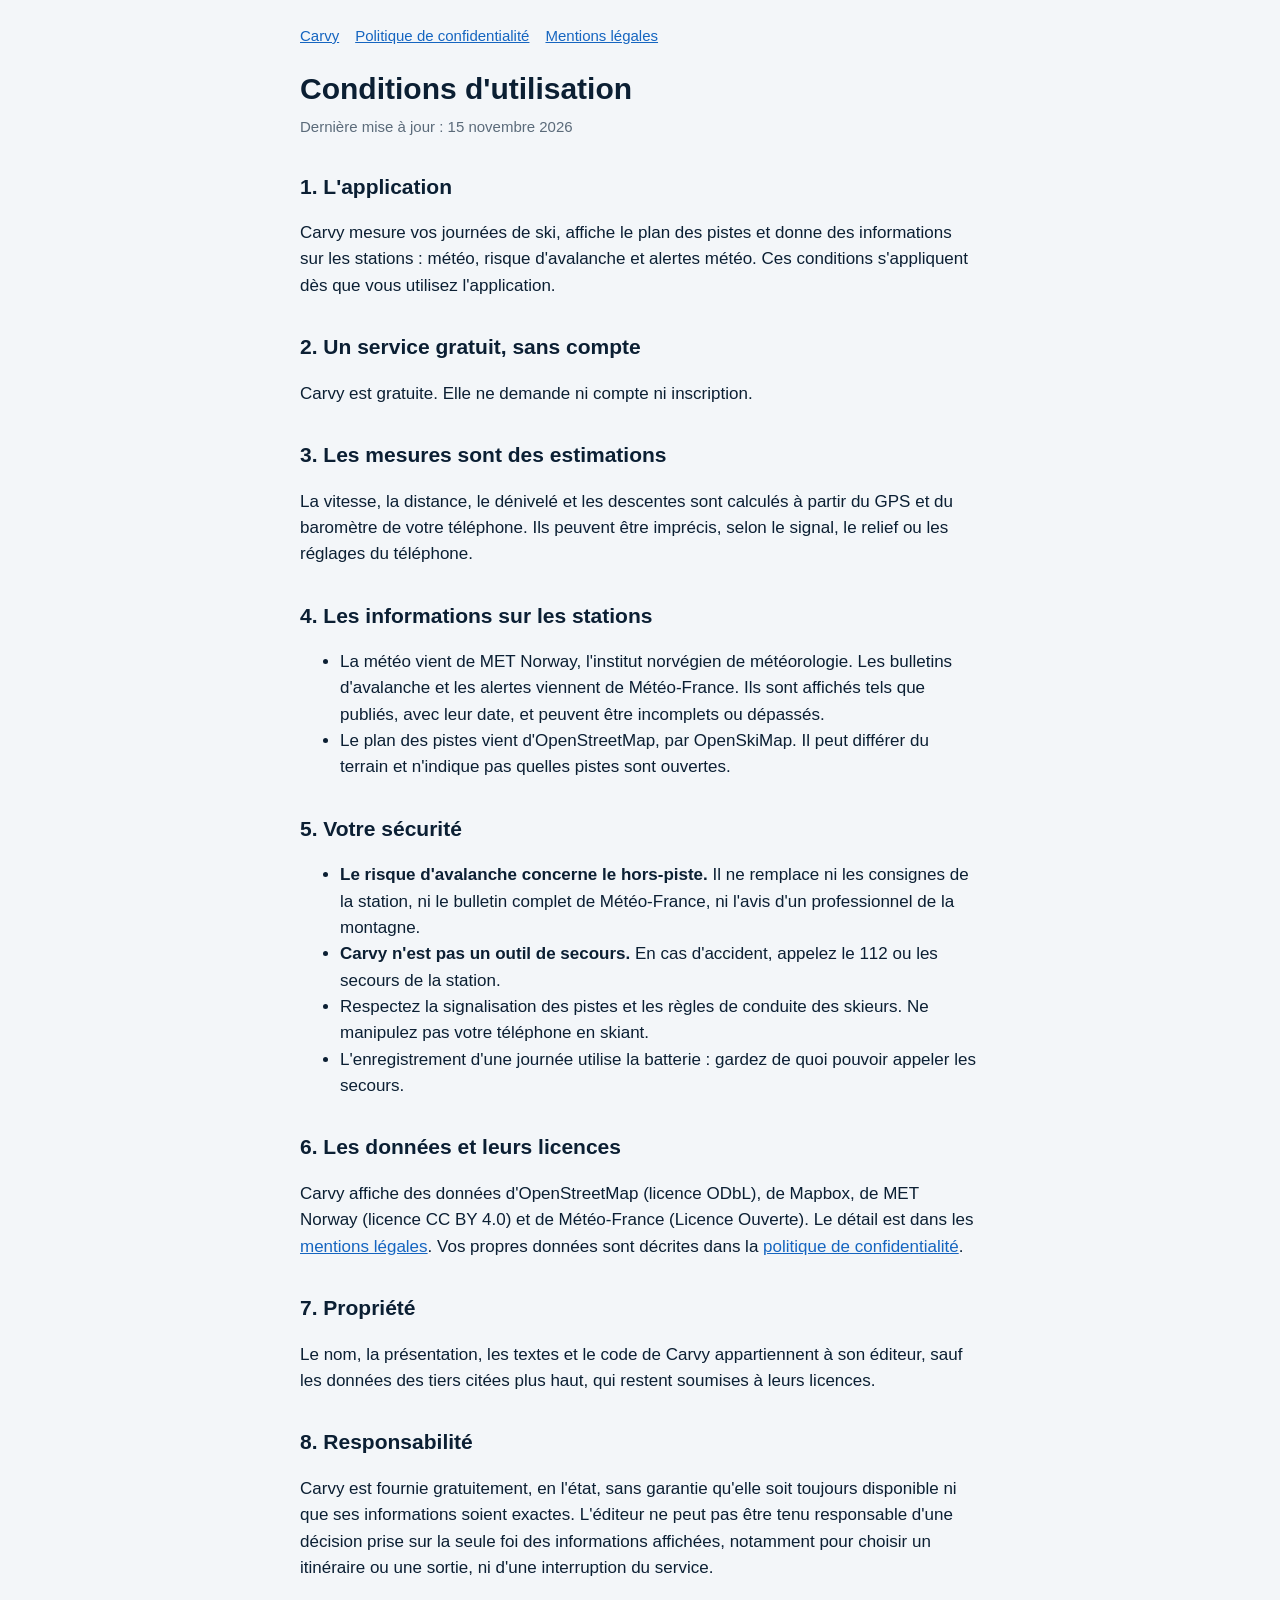
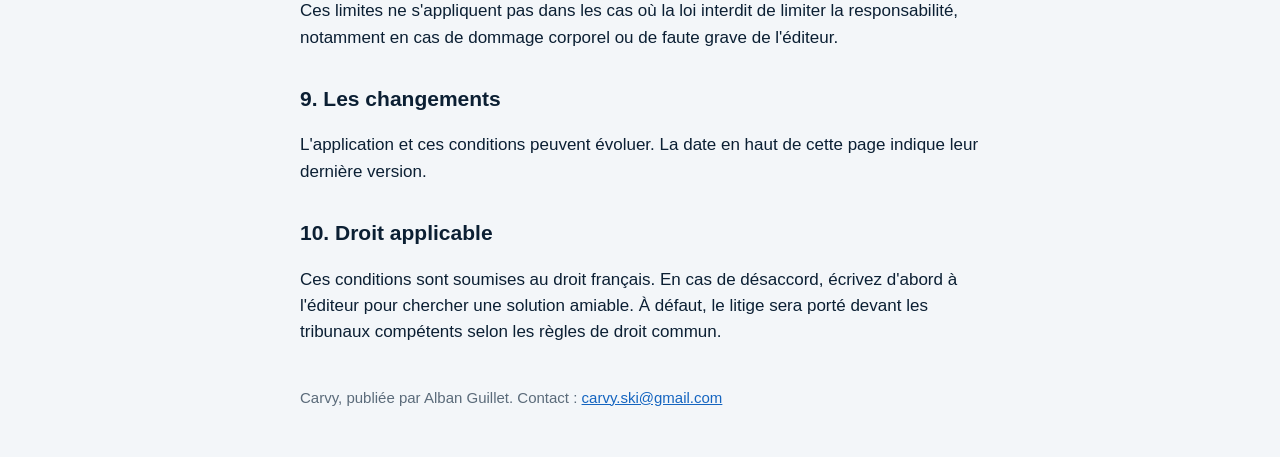
==== conditions.html @ bb75d567 "Add files via upload" ====
<!doctype html>
<html lang="fr">
<head>
  <meta charset="utf-8">
  <meta name="viewport" content="width=device-width, initial-scale=1">
  <title>Conditions d'utilisation de Carvy</title>
  <meta name="description" content="Les conditions d'utilisation de l'application Carvy.">
  <link rel="stylesheet" href="style.css">
</head>
<body>
<main>
  <nav>
    <a href="index.html">Carvy</a>
    <a href="confidentialite.html">Politique de confidentialité</a>
    <a href="mentions-legales.html">Mentions légales</a>
  </nav>

  <h1>Conditions d'utilisation</h1>
  <p class="updated">Dernière mise à jour : 15 novembre 2026</p>

  <h2>1. L'application</h2>
  <p>Carvy mesure vos journées de ski, affiche le plan des pistes et donne des informations sur les stations : météo, risque d'avalanche et alertes météo. Ces conditions s'appliquent dès que vous utilisez l'application.</p>

  <h2>2. Un service gratuit, sans compte</h2>
  <p>Carvy est gratuite. Elle ne demande ni compte ni inscription.</p>

  <h2>3. Les mesures sont des estimations</h2>
  <p>La vitesse, la distance, le dénivelé et les descentes sont calculés à partir du GPS et du baromètre de votre téléphone. Ils peuvent être imprécis, selon le signal, le relief ou les réglages du téléphone.</p>

  <h2>4. Les informations sur les stations</h2>
  <ul>
    <li>La météo vient de MET Norway, l'institut norvégien de météorologie. Les bulletins d'avalanche et les alertes viennent de Météo-France. Ils sont affichés tels que publiés, avec leur date, et peuvent être incomplets ou dépassés.</li>
    <li>Le plan des pistes vient d'OpenStreetMap, par OpenSkiMap. Il peut différer du terrain et n'indique pas quelles pistes sont ouvertes.</li>
  </ul>

  <h2>5. Votre sécurité</h2>
  <ul>
    <li><strong>Le risque d'avalanche concerne le hors-piste.</strong> Il ne remplace ni les consignes de la station, ni le bulletin complet de Météo-France, ni l'avis d'un professionnel de la montagne.</li>
    <li><strong>Carvy n'est pas un outil de secours.</strong> En cas d'accident, appelez le 112 ou les secours de la station.</li>
    <li>Respectez la signalisation des pistes et les règles de conduite des skieurs. Ne manipulez pas votre téléphone en skiant.</li>
    <li>L'enregistrement d'une journée utilise la batterie : gardez de quoi pouvoir appeler les secours.</li>
  </ul>

  <h2>6. Les données et leurs licences</h2>
  <p>Carvy affiche des données d'OpenStreetMap (licence ODbL), de Mapbox, de MET Norway (licence CC BY 4.0) et de Météo-France (Licence Ouverte). Le détail est dans les <a href="mentions-legales.html">mentions légales</a>. Vos propres données sont décrites dans la <a href="confidentialite.html">politique de confidentialité</a>.</p>

  <h2>7. Propriété</h2>
  <p>Le nom, la présentation, les textes et le code de Carvy appartiennent à son éditeur, sauf les données des tiers citées plus haut, qui restent soumises à leurs licences.</p>

  <h2>8. Responsabilité</h2>
  <p>Carvy est fournie gratuitement, en l'état, sans garantie qu'elle soit toujours disponible ni que ses informations soient exactes. L'éditeur ne peut pas être tenu responsable d'une décision prise sur la seule foi des informations affichées, notamment pour choisir un itinéraire ou une sortie, ni d'une interruption du service.</p>
  <p>Ces limites ne s'appliquent pas dans les cas où la loi interdit de limiter la responsabilité, notamment en cas de dommage corporel ou de faute grave de l'éditeur.</p>

  <h2>9. Les changements</h2>
  <p>L'application et ces conditions peuvent évoluer. La date en haut de cette page indique leur dernière version.</p>

  <h2>10. Droit applicable</h2>
  <p>Ces conditions sont soumises au droit français. En cas de désaccord, écrivez d'abord à l'éditeur pour chercher une solution amiable. À défaut, le litige sera porté devant les tribunaux compétents selon les règles de droit commun.</p>

  <footer>Carvy, publiée par Alban Guillet. Contact : <a href="mailto:carvy.ski@gmail.com">carvy.ski@gmail.com</a></footer>
</main>
</body>
</html>
---- style.css ----
/* Le site légal de Carvy : sans police externe, sans script, lisible sur téléphone. */
:root {
  --text: #0b1f33;
  --muted: #5b6b7a;
  --accent: #1565c0;
  --background: #f3f6f9;
  --card: #ffffff;
  --border: #dde4ea;
}

* {
  box-sizing: border-box;
}

html {
  -webkit-text-size-adjust: 100%;
}

body {
  margin: 0;
  background: var(--background);
  color: var(--text);
  font-family: -apple-system, BlinkMacSystemFont, "Segoe UI", Roboto, "Helvetica Neue", Arial, sans-serif;
  font-size: 17px;
  line-height: 1.55;
}

main {
  max-width: 720px;
  margin: 0 auto;
  padding: 24px 20px 48px;
}

nav {
  display: flex;
  flex-wrap: wrap;
  gap: 8px 16px;
  margin-bottom: 24px;
  font-size: 15px;
}

a {
  color: var(--accent);
}

h1 {
  font-size: 30px;
  line-height: 1.2;
  margin: 0 0 8px;
}

h2 {
  font-size: 21px;
  margin: 32px 0 8px;
}

h3 {
  font-size: 17px;
  margin: 0 0 4px;
}

.updated {
  color: var(--muted);
  font-size: 15px;
  margin: 0 0 24px;
}

.lead {
  font-size: 19px;
}

.item {
  background: var(--card);
  border: 1px solid var(--border);
  border-radius: 14px;
  padding: 14px 16px;
  margin: 12px 0;
}

.item p {
  margin: 4px 0;
}

.label {
  color: var(--muted);
}

.note {
  background: var(--card);
  border-left: 4px solid var(--accent);
  padding: 12px 16px;
  border-radius: 6px;
}

footer {
  margin-top: 40px;
  color: var(--muted);
  font-size: 15px;
}
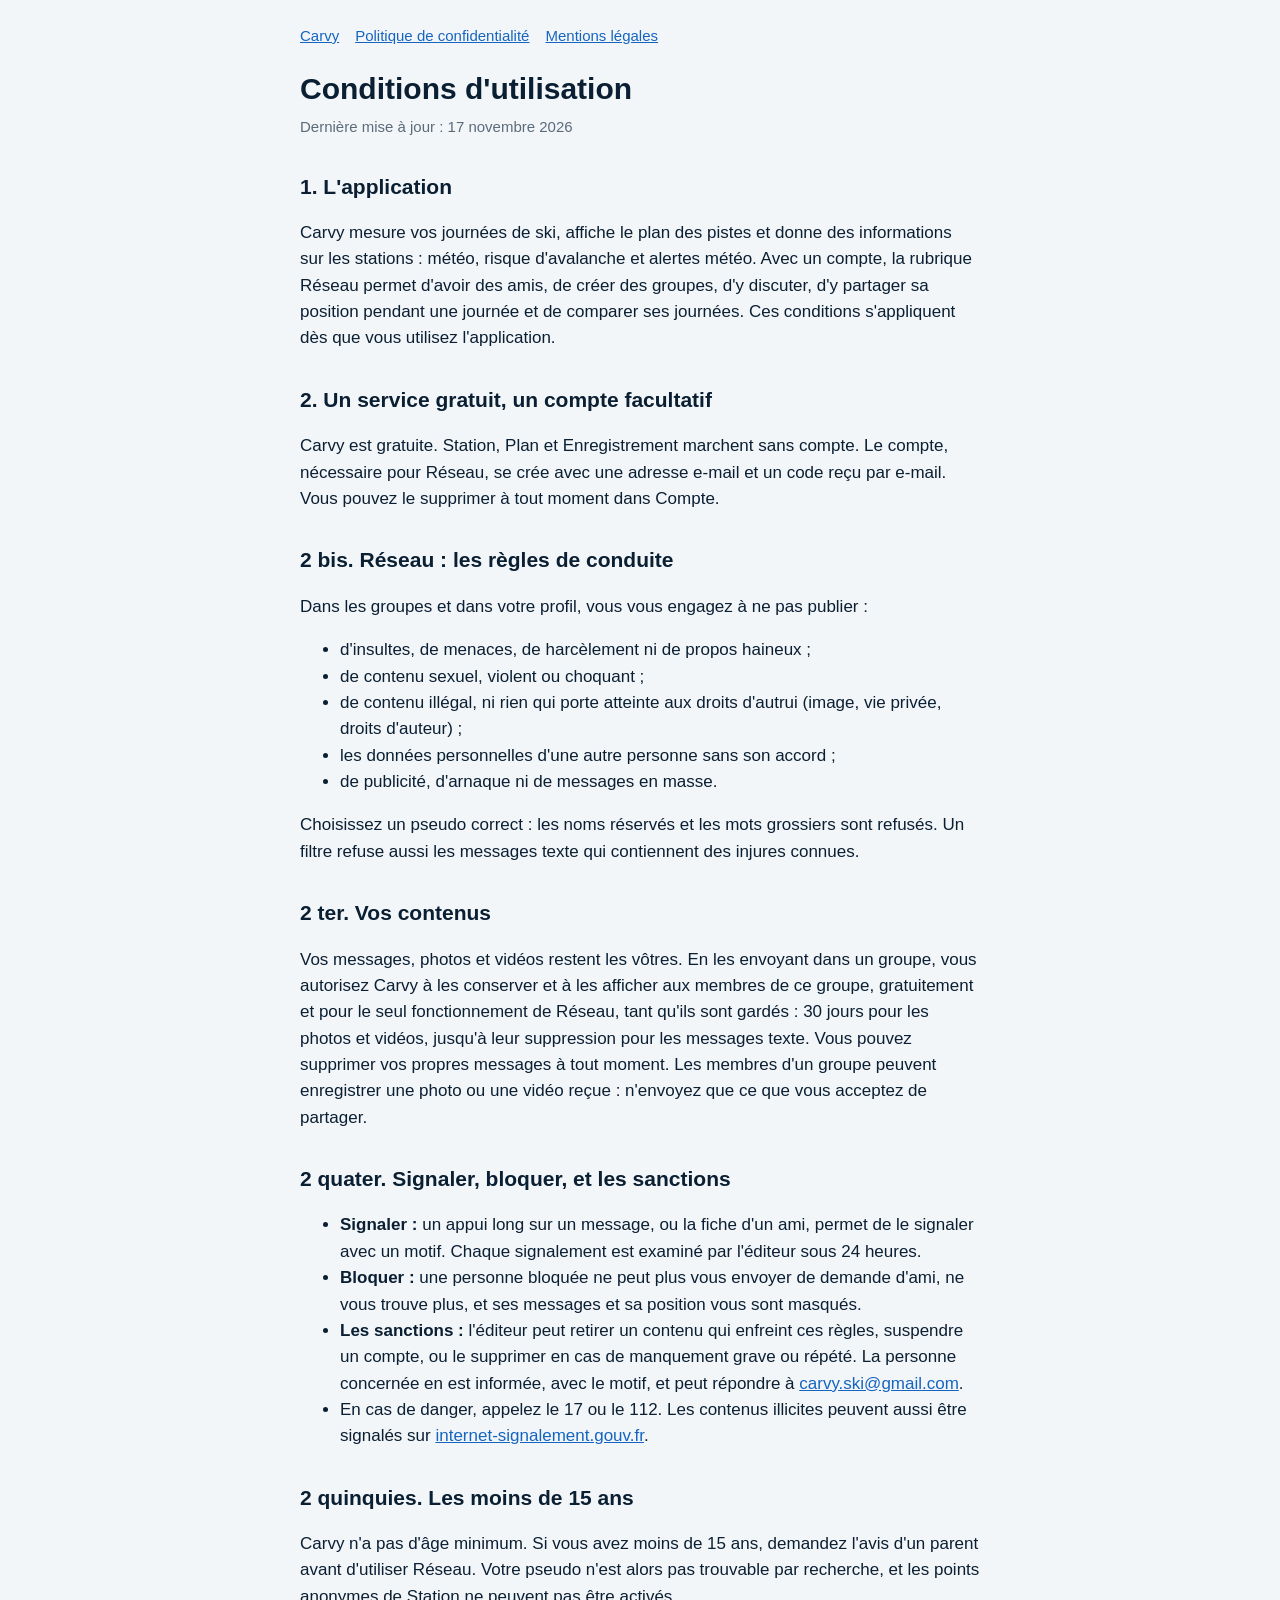
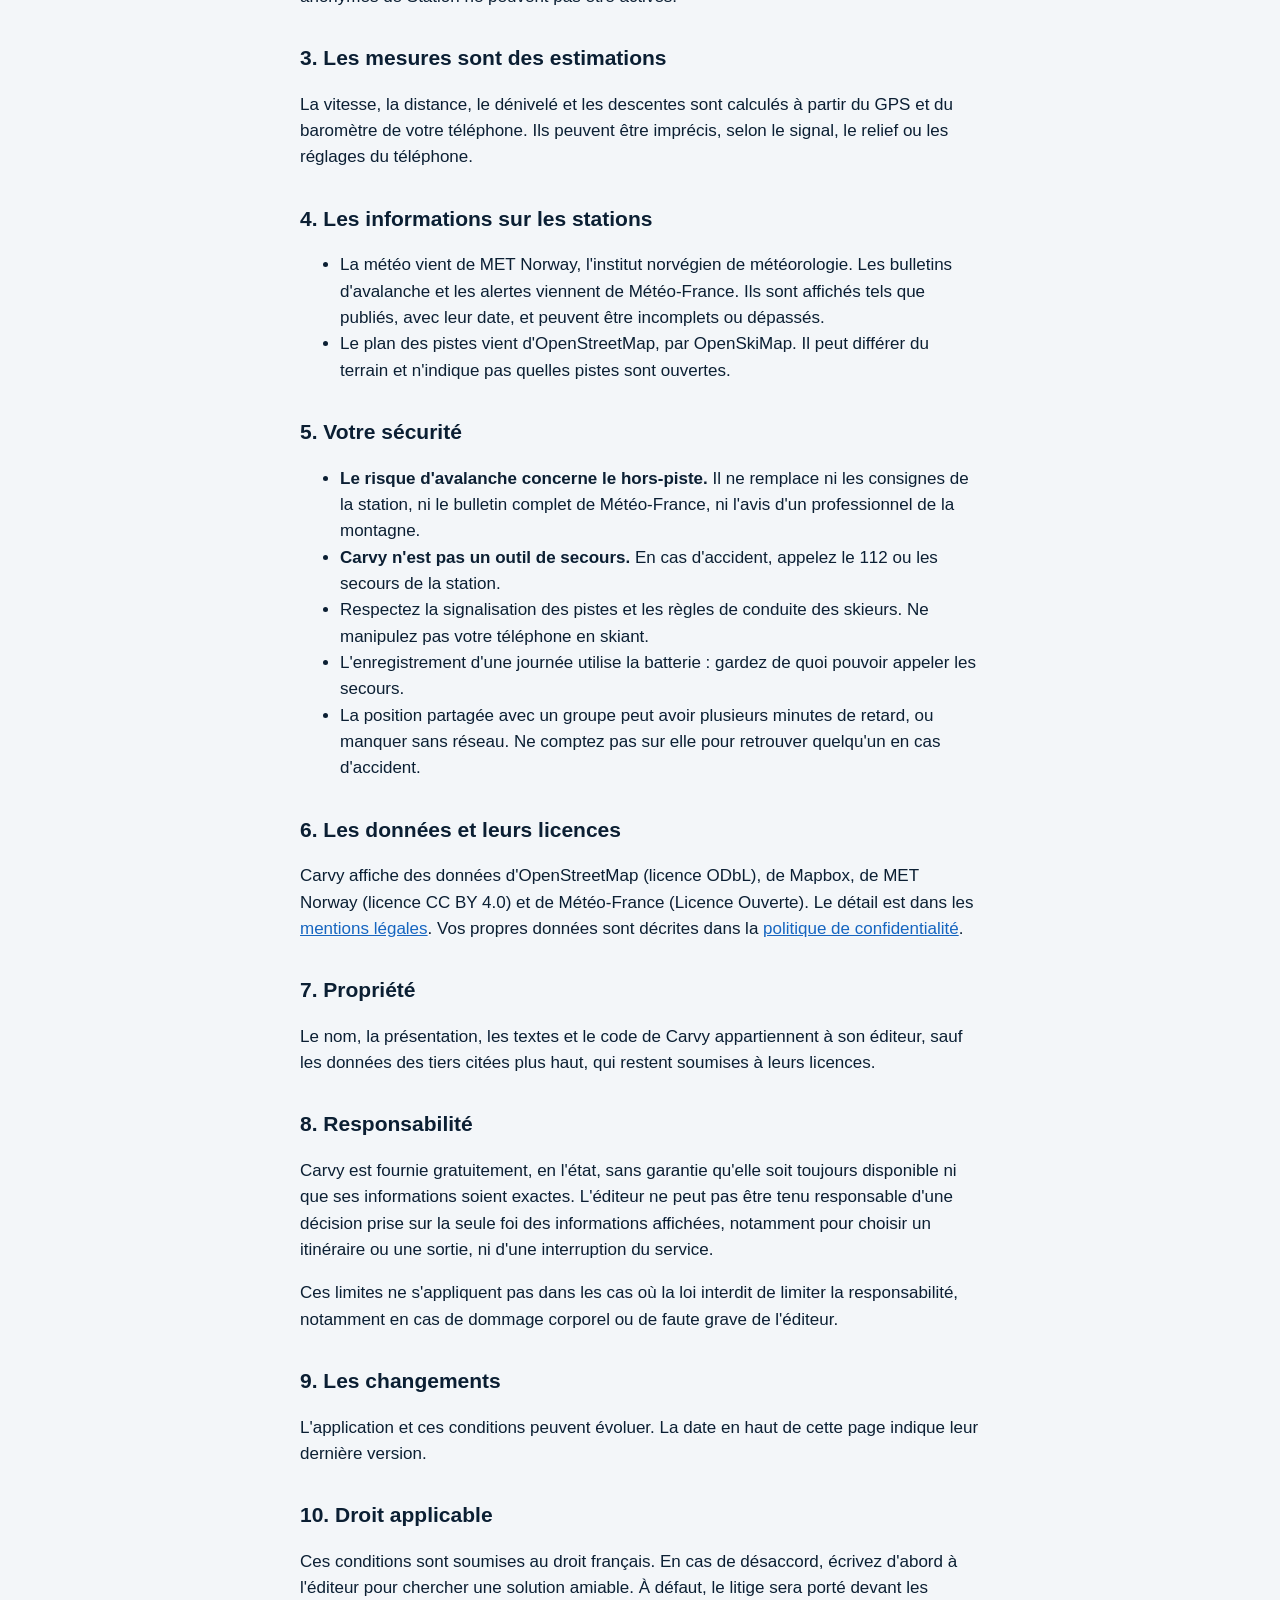
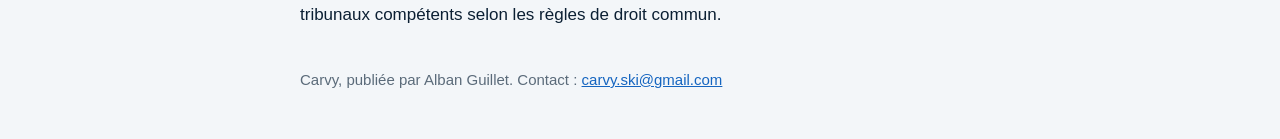
==== commit e3c42b67: "Add files via upload" ====
--- a/conditions.html
+++ b/conditions.html
@@ -16,13 +16,38 @@
   </nav>
 
   <h1>Conditions d'utilisation</h1>
-  <p class="updated">Dernière mise à jour : 15 novembre 2026</p>
+  <p class="updated">Dernière mise à jour : 17 novembre 2026</p>
 
   <h2>1. L'application</h2>
-  <p>Carvy mesure vos journées de ski, affiche le plan des pistes et donne des informations sur les stations : météo, risque d'avalanche et alertes météo. Ces conditions s'appliquent dès que vous utilisez l'application.</p>
+  <p>Carvy mesure vos journées de ski, affiche le plan des pistes et donne des informations sur les stations : météo, risque d'avalanche et alertes météo. Avec un compte, la rubrique Réseau permet d'avoir des amis, de créer des groupes, d'y discuter, d'y partager sa position pendant une journée et de comparer ses journées. Ces conditions s'appliquent dès que vous utilisez l'application.</p>
 
-  <h2>2. Un service gratuit, sans compte</h2>
-  <p>Carvy est gratuite. Elle ne demande ni compte ni inscription.</p>
+  <h2>2. Un service gratuit, un compte facultatif</h2>
+  <p>Carvy est gratuite. Station, Plan et Enregistrement marchent sans compte. Le compte, nécessaire pour Réseau, se crée avec une adresse e-mail et un code reçu par e-mail. Vous pouvez le supprimer à tout moment dans Compte.</p>
+
+  <h2>2 bis. Réseau : les règles de conduite</h2>
+  <p>Dans les groupes et dans votre profil, vous vous engagez à ne pas publier :</p>
+  <ul>
+    <li>d'insultes, de menaces, de harcèlement ni de propos haineux ;</li>
+    <li>de contenu sexuel, violent ou choquant ;</li>
+    <li>de contenu illégal, ni rien qui porte atteinte aux droits d'autrui (image, vie privée, droits d'auteur) ;</li>
+    <li>les données personnelles d'une autre personne sans son accord ;</li>
+    <li>de publicité, d'arnaque ni de messages en masse.</li>
+  </ul>
+  <p>Choisissez un pseudo correct : les noms réservés et les mots grossiers sont refusés. Un filtre refuse aussi les messages texte qui contiennent des injures connues.</p>
+
+  <h2>2 ter. Vos contenus</h2>
+  <p>Vos messages, photos et vidéos restent les vôtres. En les envoyant dans un groupe, vous autorisez Carvy à les conserver et à les afficher aux membres de ce groupe, gratuitement et pour le seul fonctionnement de Réseau, tant qu'ils sont gardés : 30 jours pour les photos et vidéos, jusqu'à leur suppression pour les messages texte. Vous pouvez supprimer vos propres messages à tout moment. Les membres d'un groupe peuvent enregistrer une photo ou une vidéo reçue : n'envoyez que ce que vous acceptez de partager.</p>
+
+  <h2>2 quater. Signaler, bloquer, et les sanctions</h2>
+  <ul>
+    <li><strong>Signaler :</strong> un appui long sur un message, ou la fiche d'un ami, permet de le signaler avec un motif. Chaque signalement est examiné par l'éditeur sous 24 heures.</li>
+    <li><strong>Bloquer :</strong> une personne bloquée ne peut plus vous envoyer de demande d'ami, ne vous trouve plus, et ses messages et sa position vous sont masqués.</li>
+    <li><strong>Les sanctions :</strong> l'éditeur peut retirer un contenu qui enfreint ces règles, suspendre un compte, ou le supprimer en cas de manquement grave ou répété. La personne concernée en est informée, avec le motif, et peut répondre à <a href="mailto:carvy.ski@gmail.com">carvy.ski@gmail.com</a>.</li>
+    <li>En cas de danger, appelez le 17 ou le 112. Les contenus illicites peuvent aussi être signalés sur <a href="https://www.internet-signalement.gouv.fr">internet-signalement.gouv.fr</a>.</li>
+  </ul>
+
+  <h2>2 quinquies. Les moins de 15 ans</h2>
+  <p>Carvy n'a pas d'âge minimum. Si vous avez moins de 15 ans, demandez l'avis d'un parent avant d'utiliser Réseau. Votre pseudo n'est alors pas trouvable par recherche, et les points anonymes de Station ne peuvent pas être activés.</p>
 
   <h2>3. Les mesures sont des estimations</h2>
   <p>La vitesse, la distance, le dénivelé et les descentes sont calculés à partir du GPS et du baromètre de votre téléphone. Ils peuvent être imprécis, selon le signal, le relief ou les réglages du téléphone.</p>
@@ -39,6 +64,7 @@
     <li><strong>Carvy n'est pas un outil de secours.</strong> En cas d'accident, appelez le 112 ou les secours de la station.</li>
     <li>Respectez la signalisation des pistes et les règles de conduite des skieurs. Ne manipulez pas votre téléphone en skiant.</li>
     <li>L'enregistrement d'une journée utilise la batterie : gardez de quoi pouvoir appeler les secours.</li>
+    <li>La position partagée avec un groupe peut avoir plusieurs minutes de retard, ou manquer sans réseau. Ne comptez pas sur elle pour retrouver quelqu'un en cas d'accident.</li>
   </ul>
 
   <h2>6. Les données et leurs licences</h2>
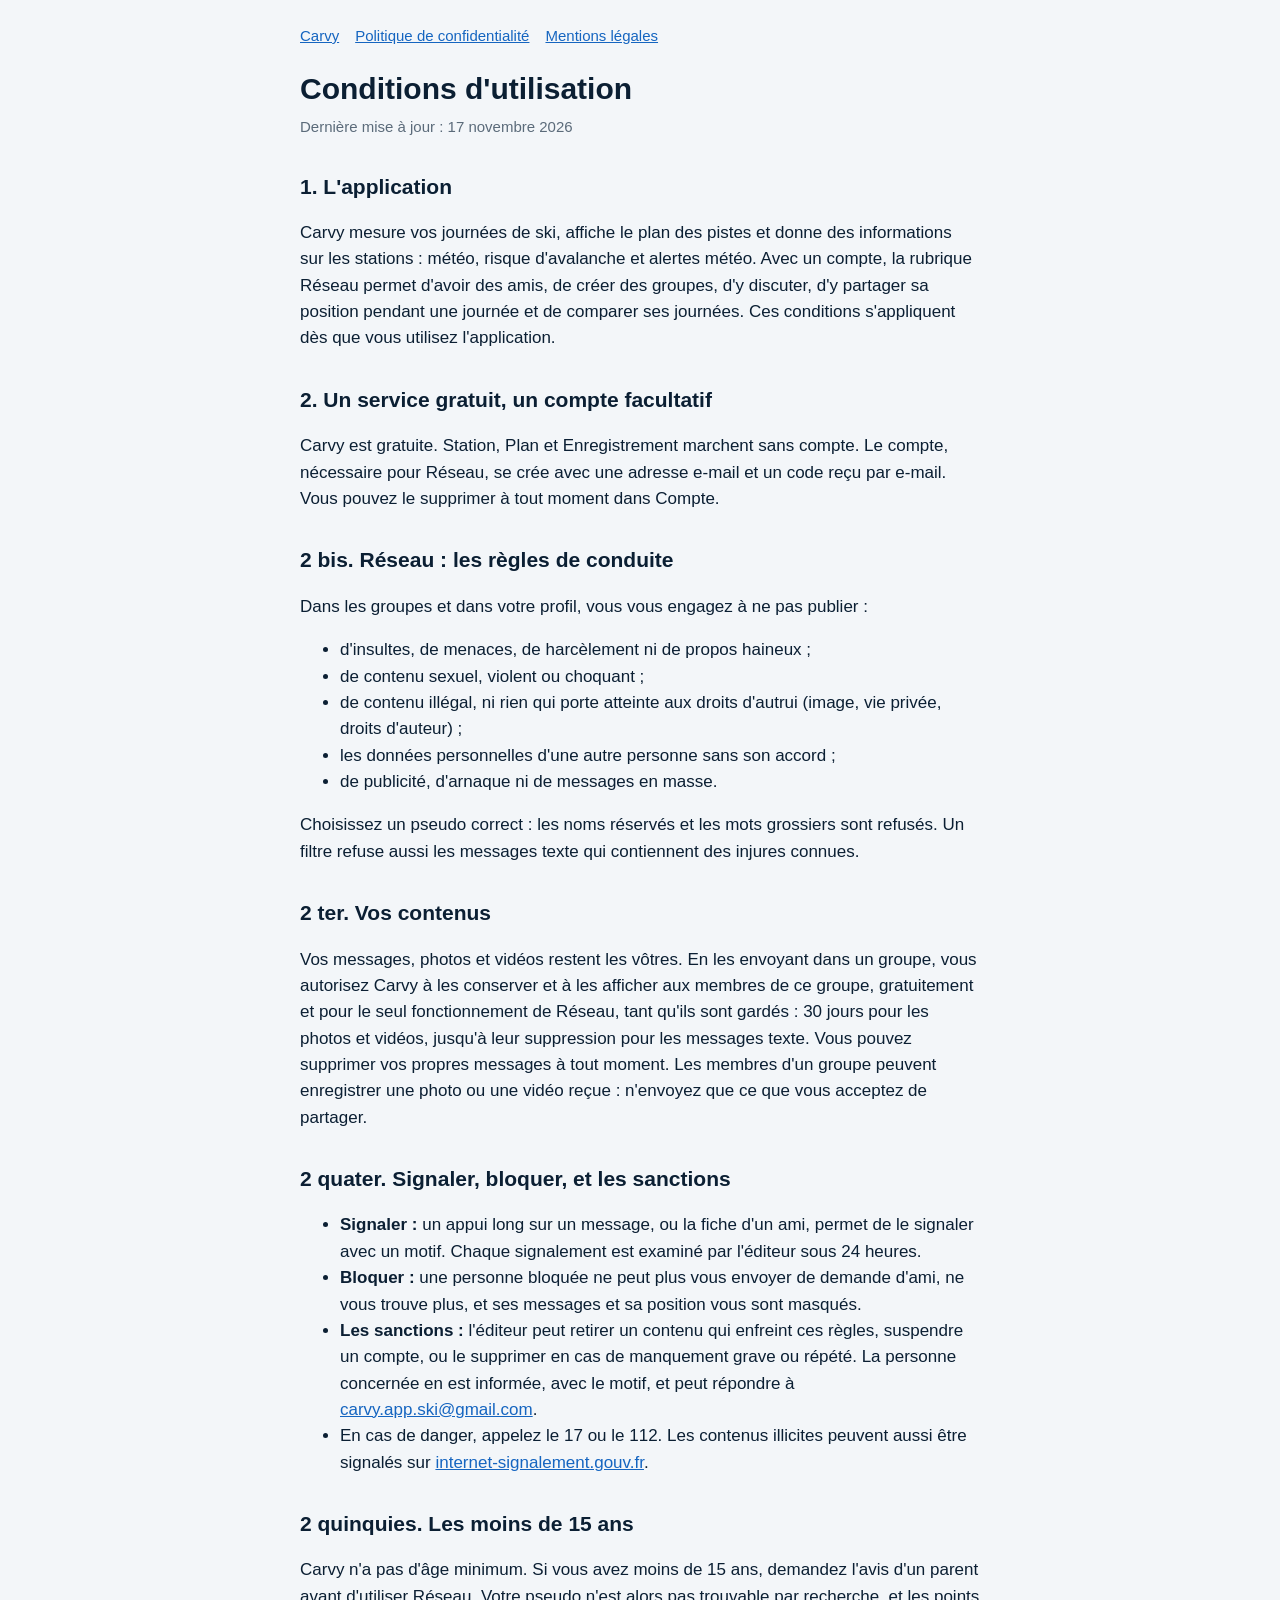
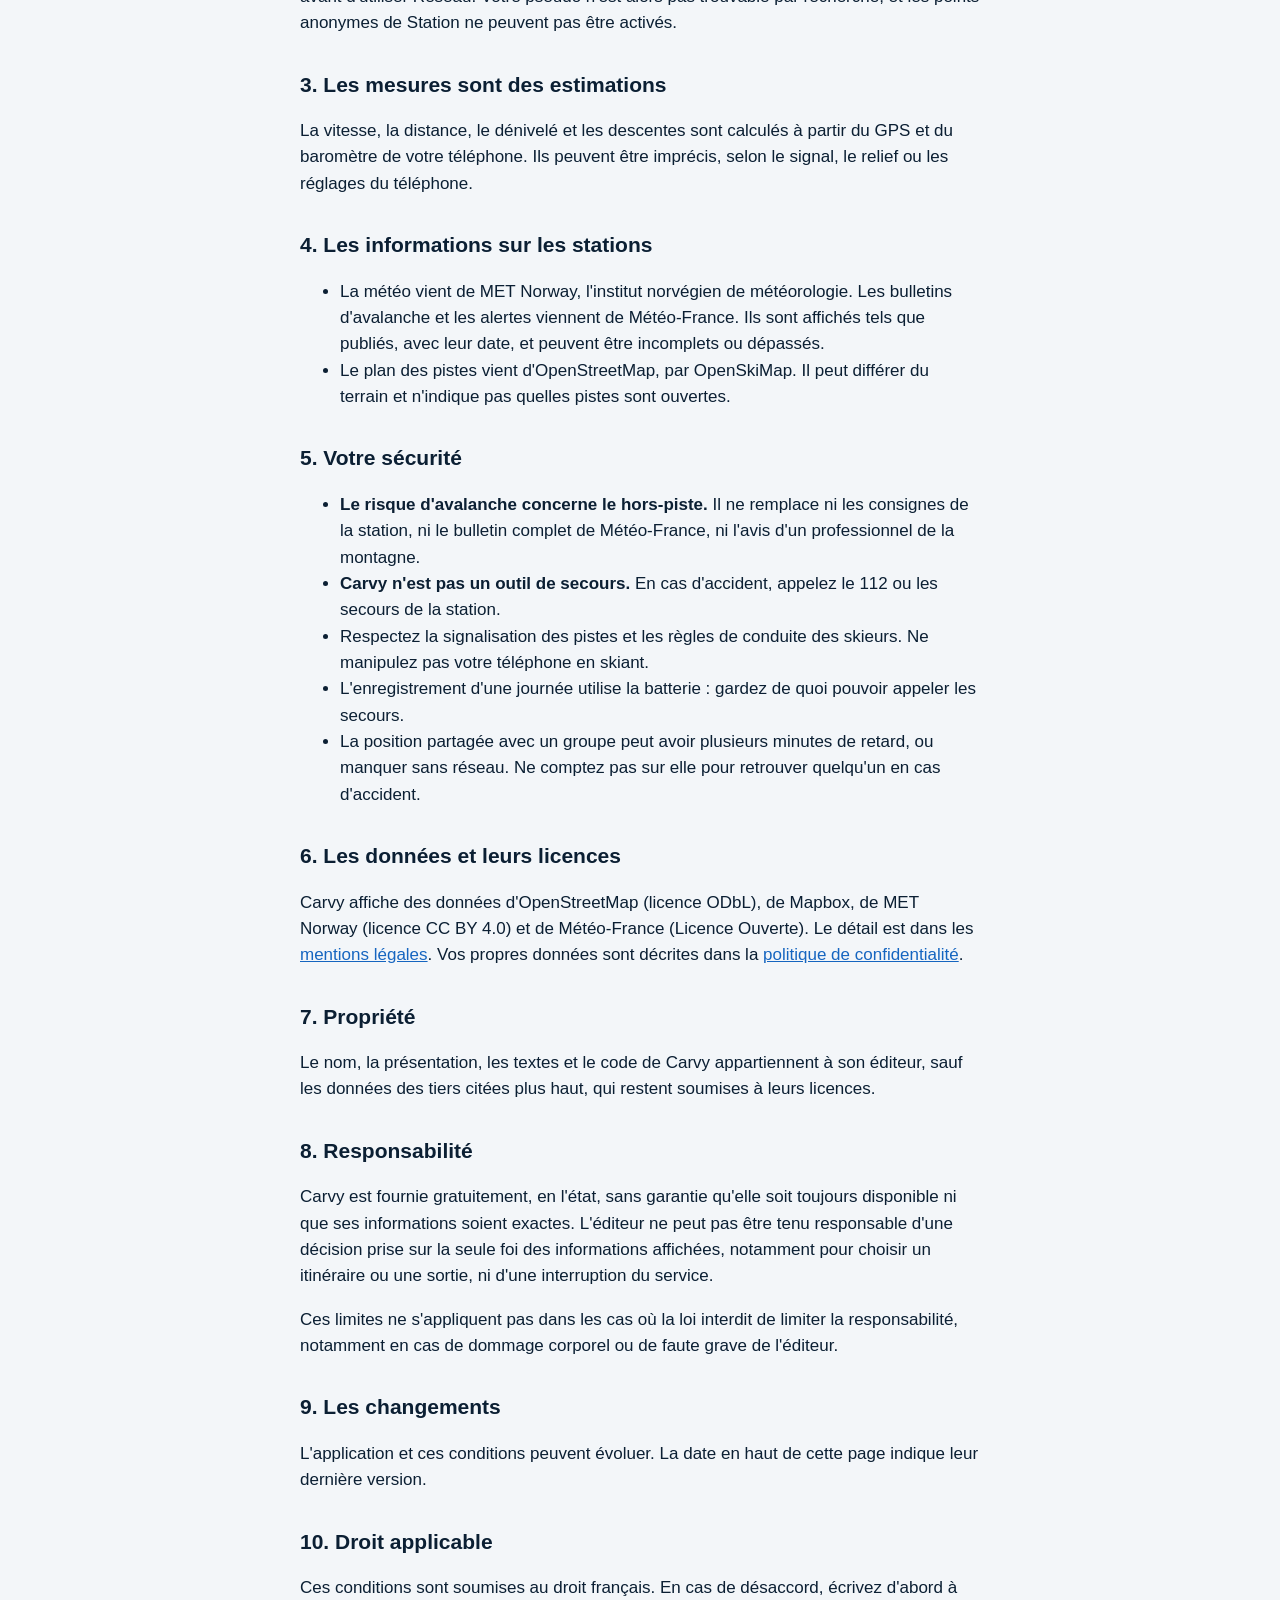
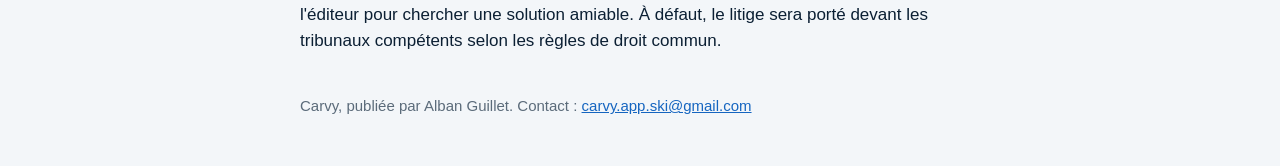
==== commit abbf210b: "Add files via upload" ====
--- a/conditions.html
+++ b/conditions.html
@@ -42,7 +42,7 @@
   <ul>
     <li><strong>Signaler :</strong> un appui long sur un message, ou la fiche d'un ami, permet de le signaler avec un motif. Chaque signalement est examiné par l'éditeur sous 24 heures.</li>
     <li><strong>Bloquer :</strong> une personne bloquée ne peut plus vous envoyer de demande d'ami, ne vous trouve plus, et ses messages et sa position vous sont masqués.</li>
-    <li><strong>Les sanctions :</strong> l'éditeur peut retirer un contenu qui enfreint ces règles, suspendre un compte, ou le supprimer en cas de manquement grave ou répété. La personne concernée en est informée, avec le motif, et peut répondre à <a href="mailto:carvy.ski@gmail.com">carvy.ski@gmail.com</a>.</li>
+    <li><strong>Les sanctions :</strong> l'éditeur peut retirer un contenu qui enfreint ces règles, suspendre un compte, ou le supprimer en cas de manquement grave ou répété. La personne concernée en est informée, avec le motif, et peut répondre à <a href="mailto:carvy.app.ski@gmail.com">carvy.app.ski@gmail.com</a>.</li>
     <li>En cas de danger, appelez le 17 ou le 112. Les contenus illicites peuvent aussi être signalés sur <a href="https://www.internet-signalement.gouv.fr">internet-signalement.gouv.fr</a>.</li>
   </ul>
 
@@ -83,7 +83,7 @@
   <h2>10. Droit applicable</h2>
   <p>Ces conditions sont soumises au droit français. En cas de désaccord, écrivez d'abord à l'éditeur pour chercher une solution amiable. À défaut, le litige sera porté devant les tribunaux compétents selon les règles de droit commun.</p>
 
-  <footer>Carvy, publiée par Alban Guillet. Contact : <a href="mailto:carvy.ski@gmail.com">carvy.ski@gmail.com</a></footer>
+  <footer>Carvy, publiée par Alban Guillet. Contact : <a href="mailto:carvy.app.ski@gmail.com">carvy.app.ski@gmail.com</a></footer>
 </main>
 </body>
 </html>
